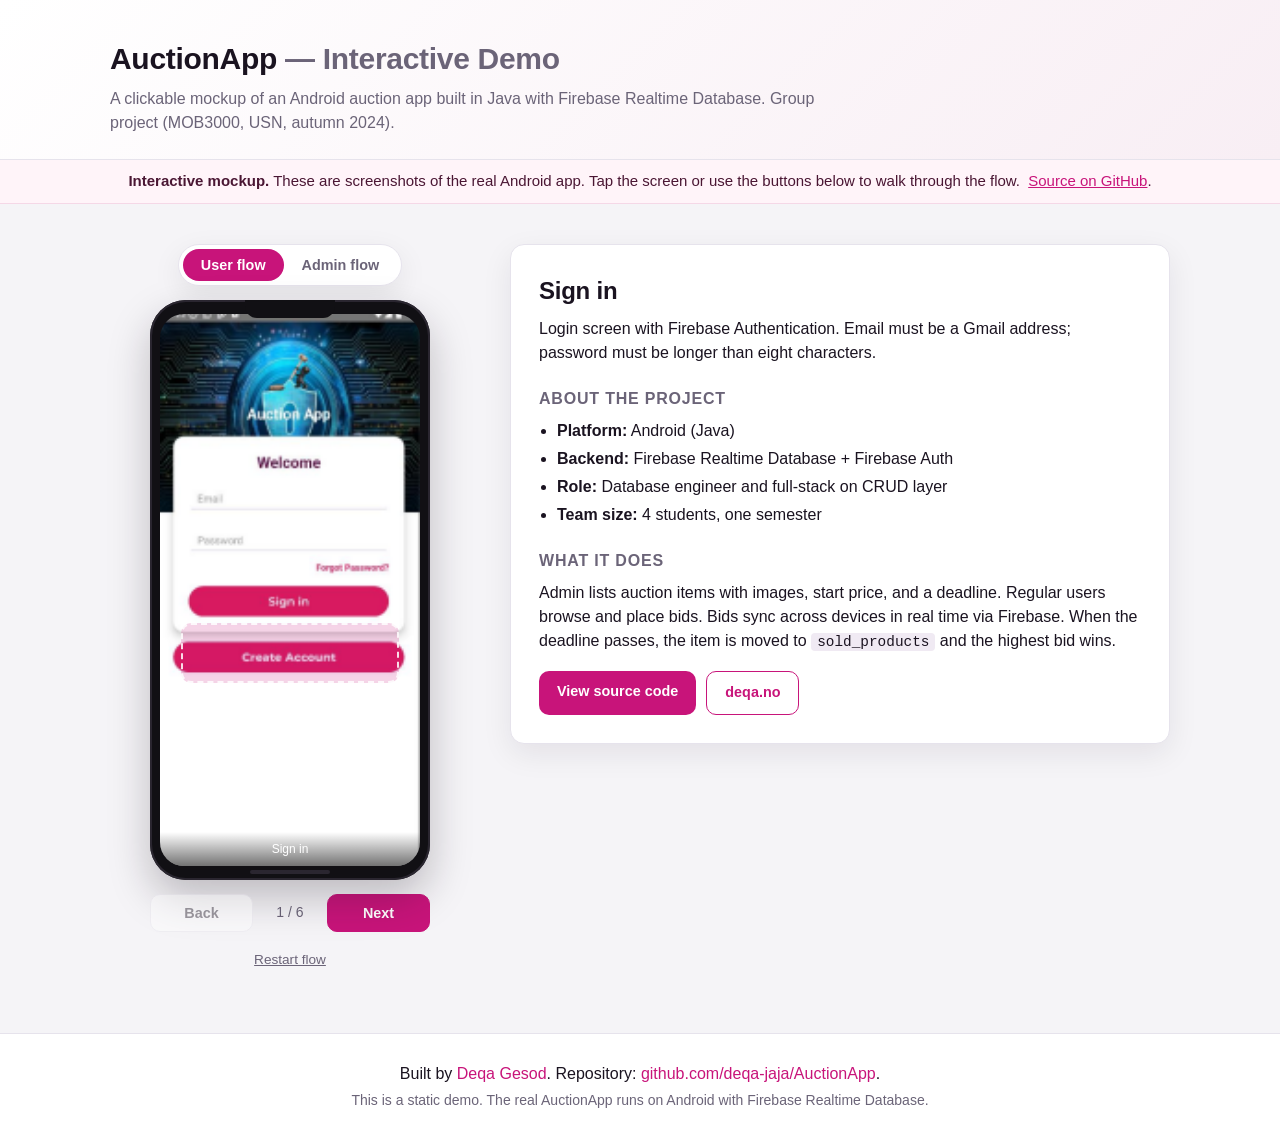
==== docs/index.html @ 8b02adec "Normalize line endings and remove build artifact Normalize line endings (CRLF) across UI source file" ====
<!doctype html>
<html lang="en">
<head>
  <meta charset="utf-8" />
  <meta name="viewport" content="width=device-width, initial-scale=1, viewport-fit=cover" />
  <title>AuctionApp — Interactive Demo</title>
  <meta name="description" content="Clickable mockup of AuctionApp, an Android auction app built with Java and Firebase Realtime Database." />
  <link rel="stylesheet" href="styles.css" />
  <link rel="icon" type="image/png" href="screenshots/auctionapp-logo.png" />
</head>
<body>
  <header class="site-header">
    <div class="container">
      <h1>AuctionApp <span class="muted">— Interactive Demo</span></h1>
      <p class="subtitle">A clickable mockup of an Android auction app built in Java with Firebase Realtime Database. Group project (MOB3000, USN, autumn 2024).</p>
    </div>
  </header>

  <div class="banner" role="note">
    <strong>Interactive mockup.</strong> These are screenshots of the real Android app. Tap the screen or use the buttons below to walk through the flow.
    <a href="https://github.com/deqa-jaja/AuctionApp" target="_blank" rel="noopener">Source on GitHub</a>.
  </div>

  <main class="container demo-grid">
    <section class="phone-column">
      <div class="flow-toggle" role="tablist" aria-label="Choose flow">
        <button class="flow-btn is-active" data-flow="user" role="tab" aria-selected="true">User flow</button>
        <button class="flow-btn" data-flow="admin" role="tab" aria-selected="false">Admin flow</button>
      </div>

      <div class="phone" aria-label="Phone preview">
        <div class="phone-notch" aria-hidden="true"></div>
        <div class="phone-screen">
          <img id="screen-img" alt="" />
          <div class="hotspot-layer" id="hotspots"></div>
          <div class="screen-caption" id="screen-caption"></div>
        </div>
        <div class="phone-home" aria-hidden="true"></div>
      </div>

      <div class="nav-row">
        <button id="back-btn" class="nav-btn" aria-label="Previous screen">Back</button>
        <div class="screen-indicator">
          <span id="step-current">1</span> / <span id="step-total">5</span>
        </div>
        <button id="next-btn" class="nav-btn primary" aria-label="Next screen">Next</button>
      </div>

      <button id="restart-btn" class="link-btn" type="button">Restart flow</button>
    </section>

    <aside class="info-column">
      <article class="card">
        <h2 id="screen-title">Welcome</h2>
        <p id="screen-desc">Walk through the AuctionApp experience screen by screen. Pick a flow above to see how a regular bidder or an admin uses the app.</p>

        <h3>About the project</h3>
        <ul>
          <li><strong>Platform:</strong> Android (Java)</li>
          <li><strong>Backend:</strong> Firebase Realtime Database + Firebase Auth</li>
          <li><strong>Role:</strong> Database engineer and full-stack on CRUD layer</li>
          <li><strong>Team size:</strong> 4 students, one semester</li>
        </ul>

        <h3>What it does</h3>
        <p>Admin lists auction items with images, start price, and a deadline. Regular users browse and place bids. Bids sync across devices in real time via Firebase. When the deadline passes, the item is moved to <code>sold_products</code> and the highest bid wins.</p>

        <div class="cta-row">
          <a class="cta" href="https://github.com/deqa-jaja/AuctionApp" target="_blank" rel="noopener">View source code</a>
          <a class="cta secondary" href="https://deqa.no" target="_blank" rel="noopener">deqa.no</a>
        </div>
      </article>
    </aside>
  </main>

  <footer class="site-footer">
    <div class="container">
      <p>
        Built by <a href="https://deqa.no" target="_blank" rel="noopener">Deqa Gesod</a>.
        Repository: <a href="https://github.com/deqa-jaja/AuctionApp" target="_blank" rel="noopener">github.com/deqa-jaja/AuctionApp</a>.
      </p>
      <p class="muted small">This is a static demo. The real AuctionApp runs on Android with Firebase Realtime Database.</p>
    </div>
  </footer>

  <script src="app.js" defer></script>
</body>
</html>
---- docs/styles.css ----
:root {
  --bg: #f5f4f7;
  --surface: #ffffff;
  --ink: #1a1320;
  --muted: #6b6478;
  --accent: #c8147a;
  --accent-dark: #9c0f5d;
  --border: #e6e3ec;
  --shadow: 0 10px 30px rgba(26, 19, 32, 0.08);
  --radius: 14px;
  --bezel: #111014;
}

* { box-sizing: border-box; }

html, body {
  margin: 0;
  padding: 0;
  background: var(--bg);
  color: var(--ink);
  font-family: -apple-system, BlinkMacSystemFont, "Segoe UI", Roboto, "Helvetica Neue", Arial, sans-serif;
  font-size: 16px;
  line-height: 1.5;
  -webkit-font-smoothing: antialiased;
  -moz-osx-font-smoothing: grayscale;
}

.container {
  max-width: 1100px;
  margin: 0 auto;
  padding: 0 20px;
}

a { color: var(--accent); text-decoration: none; }
a:hover { text-decoration: underline; }

code {
  background: #f0eaf3;
  padding: 1px 6px;
  border-radius: 4px;
  font-size: 0.9em;
}

.muted { color: var(--muted); }
.small { font-size: 0.875rem; }

/* Header */
.site-header {
  background: linear-gradient(135deg, #ffffff 0%, #f8eef4 100%);
  padding: 36px 0 24px;
  border-bottom: 1px solid var(--border);
}
.site-header h1 {
  margin: 0 0 6px;
  font-size: 1.875rem;
  letter-spacing: -0.01em;
}
.site-header .subtitle {
  margin: 0;
  color: var(--muted);
  max-width: 720px;
}

/* Banner */
.banner {
  background: #fff4f9;
  border-bottom: 1px solid #f5d8e7;
  color: #4a1633;
  text-align: center;
  padding: 10px 20px;
  font-size: 0.9375rem;
}
.banner a {
  text-decoration: underline;
  margin-left: 4px;
}

/* Demo grid */
.demo-grid {
  display: grid;
  grid-template-columns: minmax(280px, 360px) 1fr;
  gap: 40px;
  padding: 40px 20px 60px;
  align-items: start;
}
@media (max-width: 820px) {
  .demo-grid {
    grid-template-columns: 1fr;
    gap: 24px;
  }
}

.phone-column {
  display: flex;
  flex-direction: column;
  align-items: center;
  gap: 14px;
  position: sticky;
  top: 16px;
}
@media (max-width: 820px) {
  .phone-column { position: static; }
}

/* Flow toggle */
.flow-toggle {
  display: inline-flex;
  background: var(--surface);
  border: 1px solid var(--border);
  border-radius: 999px;
  padding: 4px;
  box-shadow: var(--shadow);
}
.flow-btn {
  border: 0;
  background: transparent;
  padding: 8px 18px;
  border-radius: 999px;
  font-size: 0.9rem;
  font-weight: 600;
  color: var(--muted);
  cursor: pointer;
  transition: all 0.15s ease;
}
.flow-btn:hover { color: var(--ink); }
.flow-btn.is-active {
  background: var(--accent);
  color: #fff;
}

/* Phone frame */
.phone {
  width: 280px;
  height: 580px;
  background: var(--bezel);
  border-radius: 36px;
  padding: 14px 10px;
  box-shadow:
    0 0 0 2px #2a2630 inset,
    0 18px 40px rgba(26, 19, 32, 0.25);
  position: relative;
  display: flex;
  flex-direction: column;
}
.phone-notch {
  width: 90px;
  height: 18px;
  background: var(--bezel);
  border-radius: 0 0 12px 12px;
  position: absolute;
  top: 0;
  left: 50%;
  transform: translateX(-50%);
  z-index: 2;
}
.phone-home {
  width: 80px;
  height: 4px;
  background: #2a2630;
  border-radius: 4px;
  position: absolute;
  bottom: 6px;
  left: 50%;
  transform: translateX(-50%);
}
.phone-screen {
  flex: 1;
  border-radius: 24px;
  overflow: hidden;
  background: #fff;
  position: relative;
}
.phone-screen img {
  width: 100%;
  height: 100%;
  object-fit: cover;
  display: block;
  user-select: none;
  -webkit-user-drag: none;
}
.hotspot-layer {
  position: absolute;
  inset: 0;
  pointer-events: none;
}
.hotspot {
  position: absolute;
  border: 2px dashed rgba(255, 255, 255, 0.85);
  background: rgba(200, 20, 122, 0.18);
  border-radius: 10px;
  cursor: pointer;
  pointer-events: auto;
  transition: background 0.15s ease, transform 0.15s ease;
}
.hotspot:hover {
  background: rgba(200, 20, 122, 0.32);
  transform: scale(1.03);
}
.hotspot:active { transform: scale(0.98); }
.hotspot::after {
  content: attr(data-label);
  position: absolute;
  bottom: -22px;
  left: 50%;
  transform: translateX(-50%);
  background: rgba(17, 16, 20, 0.85);
  color: #fff;
  font-size: 10px;
  padding: 2px 6px;
  border-radius: 4px;
  white-space: nowrap;
  opacity: 0;
  transition: opacity 0.15s ease;
  pointer-events: none;
}
.hotspot:hover::after { opacity: 1; }

.screen-caption {
  position: absolute;
  left: 0;
  right: 0;
  bottom: 0;
  padding: 8px 12px;
  font-size: 0.75rem;
  color: #fff;
  background: linear-gradient(transparent, rgba(0, 0, 0, 0.55));
  text-align: center;
  pointer-events: none;
}

/* Nav buttons */
.nav-row {
  display: flex;
  align-items: center;
  gap: 12px;
  width: 100%;
  max-width: 280px;
}
.nav-btn {
  flex: 1;
  border: 1px solid var(--border);
  background: var(--surface);
  color: var(--ink);
  padding: 10px 14px;
  border-radius: 10px;
  font-weight: 600;
  font-size: 0.9rem;
  cursor: pointer;
  transition: all 0.15s ease;
}
.nav-btn:hover:not(:disabled) {
  border-color: var(--accent);
  color: var(--accent);
}
.nav-btn:active:not(:disabled) { transform: translateY(1px); }
.nav-btn:disabled {
  opacity: 0.4;
  cursor: not-allowed;
}
.nav-btn.primary {
  background: var(--accent);
  color: #fff;
  border-color: var(--accent);
}
.nav-btn.primary:hover:not(:disabled) {
  background: var(--accent-dark);
  border-color: var(--accent-dark);
  color: #fff;
}
.screen-indicator {
  font-variant-numeric: tabular-nums;
  color: var(--muted);
  font-size: 0.875rem;
  min-width: 50px;
  text-align: center;
}

.link-btn {
  background: transparent;
  border: 0;
  color: var(--muted);
  font-size: 0.85rem;
  cursor: pointer;
  padding: 6px 10px;
  text-decoration: underline;
}
.link-btn:hover { color: var(--accent); }

/* Info column */
.card {
  background: var(--surface);
  border: 1px solid var(--border);
  border-radius: var(--radius);
  padding: 28px;
  box-shadow: var(--shadow);
}
.card h2 {
  margin: 0 0 8px;
  font-size: 1.5rem;
  letter-spacing: -0.01em;
}
.card h3 {
  margin: 22px 0 8px;
  font-size: 1rem;
  text-transform: uppercase;
  letter-spacing: 0.05em;
  color: var(--muted);
}
.card p { margin: 0 0 12px; }
.card ul {
  margin: 0;
  padding-left: 18px;
}
.card li { margin-bottom: 4px; }

.cta-row {
  display: flex;
  gap: 10px;
  flex-wrap: wrap;
  margin-top: 18px;
}
.cta {
  display: inline-block;
  background: var(--accent);
  color: #fff;
  padding: 10px 18px;
  border-radius: 10px;
  font-weight: 600;
  font-size: 0.9rem;
  transition: background 0.15s ease;
}
.cta:hover {
  background: var(--accent-dark);
  text-decoration: none;
  color: #fff;
}
.cta.secondary {
  background: transparent;
  color: var(--accent);
  border: 1px solid var(--accent);
}
.cta.secondary:hover {
  background: var(--accent);
  color: #fff;
}

/* Footer */
.site-footer {
  border-top: 1px solid var(--border);
  background: var(--surface);
  padding: 24px 0;
  text-align: center;
}
.site-footer p { margin: 4px 0; }
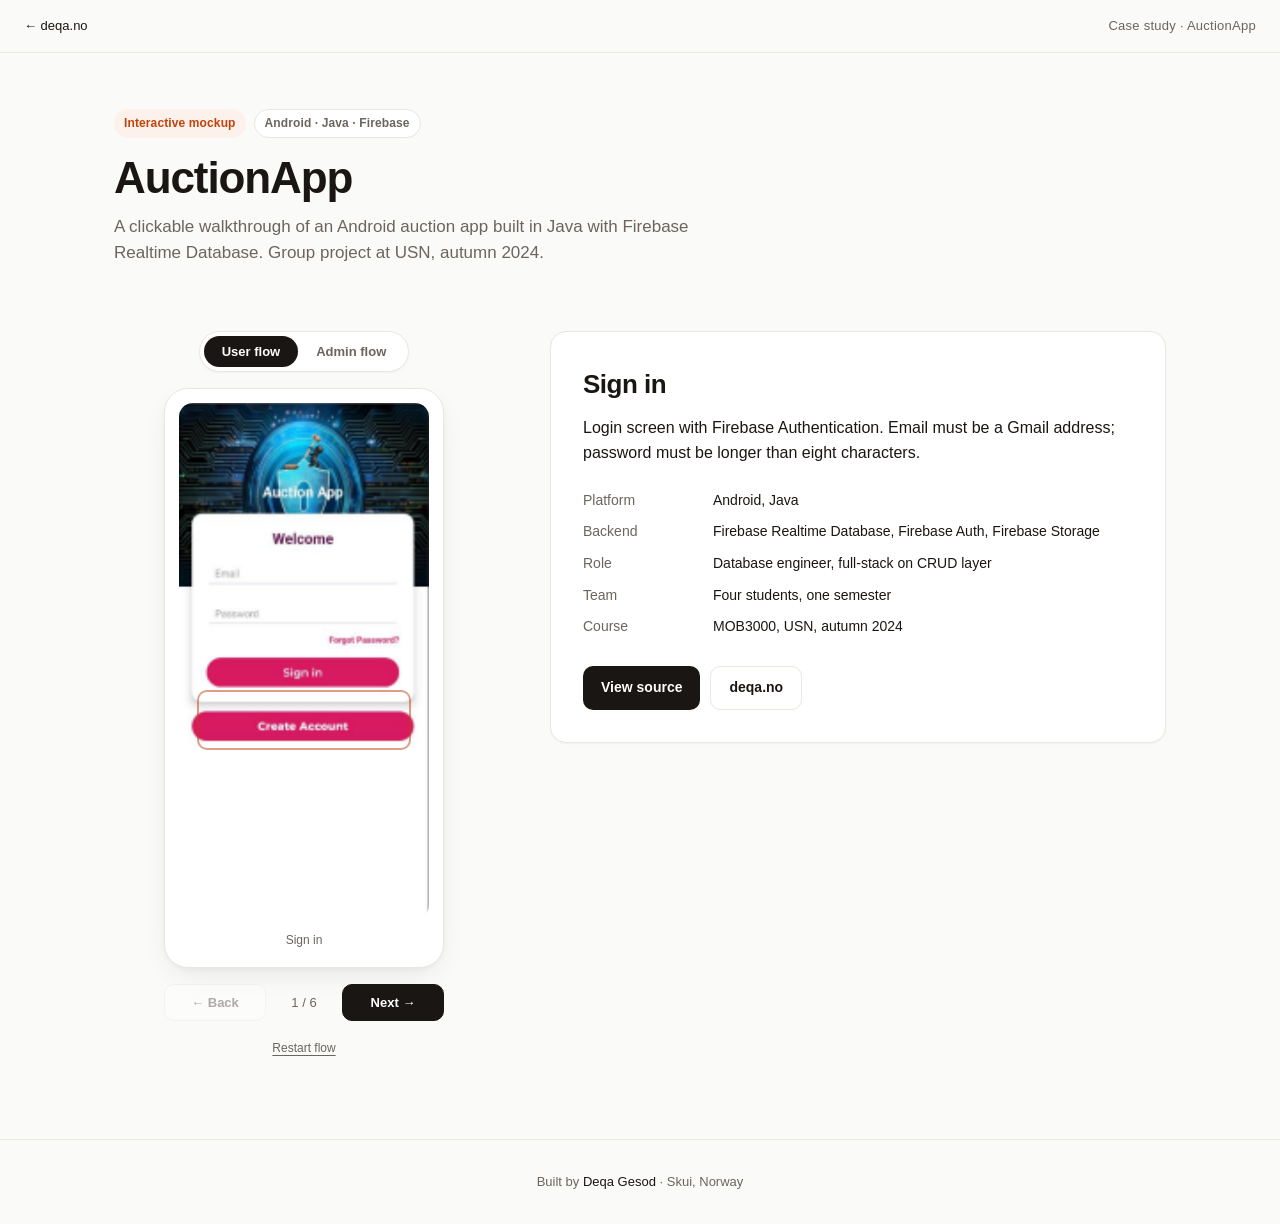
==== commit 92fb0748: "docs: redesign live demo with Scandinavian minimal style Replace the pink Bootstrap-era aesthetic wi" ====
--- a/docs/index.html
+++ b/docs/index.html
@@ -4,22 +4,42 @@
   <meta charset="utf-8" />
   <meta name="viewport" content="width=device-width, initial-scale=1, viewport-fit=cover" />
   <title>AuctionApp — Interactive Demo</title>
-  <meta name="description" content="Clickable mockup of AuctionApp, an Android auction app built with Java and Firebase Realtime Database." />
+  <meta name="description" content="Interactive walkthrough of AuctionApp, an Android auction app built in Java with Firebase Realtime Database. Group project at USN, autumn 2024." />
+  <meta name="theme-color" content="#fafaf9" />
+  <meta name="author" content="Deqa Gesod" />
+
+  <meta property="og:type" content="website" />
+  <meta property="og:title" content="AuctionApp — Interactive Demo" />
+  <meta property="og:description" content="A clickable walkthrough of an Android auction app built in Java with Firebase. Group project at USN, autumn 2024." />
+  <meta property="og:url" content="https://deqa-gesod.github.io/AuctionApp/" />
+  <meta property="og:image" content="https://deqa-gesod.github.io/AuctionApp/screenshots/auctionapp-product-list.png" />
+  <meta name="twitter:card" content="summary_large_image" />
+  <meta name="twitter:title" content="AuctionApp — Interactive Demo" />
+  <meta name="twitter:description" content="A clickable walkthrough of an Android auction app built in Java with Firebase." />
+  <meta name="twitter:image" content="https://deqa-gesod.github.io/AuctionApp/screenshots/auctionapp-product-list.png" />
+
+  <link rel="icon" type="image/png" href="screenshots/auctionapp-logo.png" />
+  <link rel="canonical" href="https://deqa-gesod.github.io/AuctionApp/" />
+  <link rel="preconnect" href="https://rsms.me/" />
+  <link rel="stylesheet" href="https://rsms.me/inter/inter.css" />
   <link rel="stylesheet" href="styles.css" />
-  <link rel="icon" type="image/png" href="screenshots/auctionapp-logo.png" />
 </head>
 <body>
+  <nav class="top-nav">
+    <a class="top-back" href="https://deqa.no" target="_blank" rel="noopener">&larr; deqa.no</a>
+    <span class="top-meta">Case study &middot; AuctionApp</span>
+  </nav>
+
   <header class="site-header">
     <div class="container">
-      <h1>AuctionApp <span class="muted">— Interactive Demo</span></h1>
-      <p class="subtitle">A clickable mockup of an Android auction app built in Java with Firebase Realtime Database. Group project (MOB3000, USN, autumn 2024).</p>
+      <div class="chip-row">
+        <span class="chip">Interactive mockup</span>
+        <span class="chip chip-muted">Android &middot; Java &middot; Firebase</span>
+      </div>
+      <h1>AuctionApp</h1>
+      <p class="lede">A clickable walkthrough of an Android auction app built in Java with Firebase Realtime Database. Group project at USN, autumn 2024.</p>
     </div>
   </header>
-
-  <div class="banner" role="note">
-    <strong>Interactive mockup.</strong> These are screenshots of the real Android app. Tap the screen or use the buttons below to walk through the flow.
-    <a href="https://github.com/deqa-jaja/AuctionApp" target="_blank" rel="noopener">Source on GitHub</a>.
-  </div>
 
   <main class="container demo-grid">
     <section class="phone-column">
@@ -28,22 +48,18 @@
         <button class="flow-btn" data-flow="admin" role="tab" aria-selected="false">Admin flow</button>
       </div>
 
-      <div class="phone" aria-label="Phone preview">
-        <div class="phone-notch" aria-hidden="true"></div>
-        <div class="phone-screen">
-          <img id="screen-img" alt="" />
+      <figure class="screen-card" aria-label="Phone preview">
+        <div class="screen-canvas">
+          <img id="screen-img" data-fade alt="" />
           <div class="hotspot-layer" id="hotspots"></div>
-          <div class="screen-caption" id="screen-caption"></div>
         </div>
-        <div class="phone-home" aria-hidden="true"></div>
-      </div>
+        <figcaption class="screen-caption" id="screen-caption">&nbsp;</figcaption>
+      </figure>
 
       <div class="nav-row">
-        <button id="back-btn" class="nav-btn" aria-label="Previous screen">Back</button>
-        <div class="screen-indicator">
-          <span id="step-current">1</span> / <span id="step-total">5</span>
-        </div>
-        <button id="next-btn" class="nav-btn primary" aria-label="Next screen">Next</button>
+        <button id="back-btn" class="nav-btn" aria-label="Previous screen">&larr; Back</button>
+        <div class="screen-indicator"><span id="step-current">1</span> / <span id="step-total">5</span></div>
+        <button id="next-btn" class="nav-btn primary" aria-label="Next screen">Next &rarr;</button>
       </div>
 
       <button id="restart-btn" class="link-btn" type="button">Restart flow</button>
@@ -54,19 +70,16 @@
         <h2 id="screen-title">Welcome</h2>
         <p id="screen-desc">Walk through the AuctionApp experience screen by screen. Pick a flow above to see how a regular bidder or an admin uses the app.</p>
 
-        <h3>About the project</h3>
-        <ul>
-          <li><strong>Platform:</strong> Android (Java)</li>
-          <li><strong>Backend:</strong> Firebase Realtime Database + Firebase Auth</li>
-          <li><strong>Role:</strong> Database engineer and full-stack on CRUD layer</li>
-          <li><strong>Team size:</strong> 4 students, one semester</li>
-        </ul>
-
-        <h3>What it does</h3>
-        <p>Admin lists auction items with images, start price, and a deadline. Regular users browse and place bids. Bids sync across devices in real time via Firebase. When the deadline passes, the item is moved to <code>sold_products</code> and the highest bid wins.</p>
+        <dl class="meta-list">
+          <dt>Platform</dt><dd>Android, Java</dd>
+          <dt>Backend</dt><dd>Firebase Realtime Database, Firebase Auth, Firebase Storage</dd>
+          <dt>Role</dt><dd>Database engineer, full-stack on CRUD layer</dd>
+          <dt>Team</dt><dd>Four students, one semester</dd>
+          <dt>Course</dt><dd>MOB3000, USN, autumn 2024</dd>
+        </dl>
 
         <div class="cta-row">
-          <a class="cta" href="https://github.com/deqa-jaja/AuctionApp" target="_blank" rel="noopener">View source code</a>
+          <a class="cta" href="https://github.com/deqa-gesod/AuctionApp" target="_blank" rel="noopener">View source</a>
           <a class="cta secondary" href="https://deqa.no" target="_blank" rel="noopener">deqa.no</a>
         </div>
       </article>
@@ -75,13 +88,17 @@
 
   <footer class="site-footer">
     <div class="container">
-      <p>
-        Built by <a href="https://deqa.no" target="_blank" rel="noopener">Deqa Gesod</a>.
-        Repository: <a href="https://github.com/deqa-jaja/AuctionApp" target="_blank" rel="noopener">github.com/deqa-jaja/AuctionApp</a>.
-      </p>
-      <p class="muted small">This is a static demo. The real AuctionApp runs on Android with Firebase Realtime Database.</p>
+      <p>Built by <a href="https://deqa.no" target="_blank" rel="noopener">Deqa Gesod</a> &middot; Skui, Norway</p>
     </div>
   </footer>
+
+  <noscript>
+    <div style="padding:24px;background:#fdf2eb;border-top:1px solid #ebe6df;text-align:center;color:#1a1614;font-family:-apple-system,sans-serif">
+      This interactive walkthrough needs JavaScript. View the project source at
+      <a href="https://github.com/deqa-gesod/AuctionApp" style="color:#c2410c">github.com/deqa-gesod/AuctionApp</a>
+      or read the full case study at <a href="https://deqa.no" style="color:#c2410c">deqa.no</a>.
+    </div>
+  </noscript>
 
   <script src="app.js" defer></script>
 </body>
--- a/docs/styles.css
+++ b/docs/styles.css
@@ -1,106 +1,105 @@
 :root {
-  --bg: #f5f4f7;
+  --bg: #fafaf9;
   --surface: #ffffff;
-  --ink: #1a1320;
-  --muted: #6b6478;
-  --accent: #c8147a;
-  --accent-dark: #9c0f5d;
-  --border: #e6e3ec;
-  --shadow: 0 10px 30px rgba(26, 19, 32, 0.08);
-  --radius: 14px;
-  --bezel: #111014;
+  --ink: #1a1614;
+  --muted: #6b655e;
+  --accent: #c2410c;
+  --accent-soft: #fdf2eb;
+  --border: #ebe6df;
+  --shadow-sm: 0 1px 2px rgba(26, 22, 20, 0.04);
+  --shadow-md: 0 10px 30px -10px rgba(26, 22, 20, 0.12), 0 2px 6px rgba(26, 22, 20, 0.04);
+  --radius: 16px;
+  --radius-lg: 24px;
 }
 
 * { box-sizing: border-box; }
-
 html, body {
-  margin: 0;
-  padding: 0;
+  margin: 0; padding: 0;
   background: var(--bg);
   color: var(--ink);
-  font-family: -apple-system, BlinkMacSystemFont, "Segoe UI", Roboto, "Helvetica Neue", Arial, sans-serif;
+  font-family: 'Inter', -apple-system, BlinkMacSystemFont, sans-serif;
   font-size: 16px;
-  line-height: 1.5;
+  line-height: 1.55;
   -webkit-font-smoothing: antialiased;
   -moz-osx-font-smoothing: grayscale;
-}
-
-.container {
-  max-width: 1100px;
-  margin: 0 auto;
-  padding: 0 20px;
-}
-
-a { color: var(--accent); text-decoration: none; }
+  font-feature-settings: 'cv11', 'ss01', 'ss03';
+}
+@supports (font-variation-settings: normal) {
+  html, body { font-family: 'Inter var', sans-serif; }
+}
+
+.container { max-width: 1100px; margin: 0 auto; padding: 0 24px; }
+a { color: var(--accent); text-decoration: none; transition: color .15s; }
 a:hover { text-decoration: underline; }
-
-code {
-  background: #f0eaf3;
-  padding: 1px 6px;
-  border-radius: 4px;
-  font-size: 0.9em;
-}
-
-.muted { color: var(--muted); }
-.small { font-size: 0.875rem; }
+:focus-visible {
+  outline: 2px solid var(--accent);
+  outline-offset: 3px;
+  border-radius: 6px;
+}
+
+/* Top nav */
+.top-nav {
+  display: flex; justify-content: space-between; align-items: center;
+  padding: 16px 24px;
+  font-size: 13px;
+  color: var(--muted);
+  border-bottom: 1px solid var(--border);
+  background: var(--bg);
+}
+.top-back { color: var(--ink); font-weight: 500; }
+.top-back:hover { color: var(--accent); text-decoration: none; }
+.top-meta { letter-spacing: .02em; }
 
 /* Header */
-.site-header {
-  background: linear-gradient(135deg, #ffffff 0%, #f8eef4 100%);
-  padding: 36px 0 24px;
-  border-bottom: 1px solid var(--border);
+.site-header { padding: 56px 0 32px; }
+.chip-row { display: flex; gap: 8px; margin-bottom: 16px; flex-wrap: wrap; }
+.chip {
+  display: inline-flex; align-items: center;
+  background: var(--accent-soft);
+  color: var(--accent);
+  padding: 4px 10px;
+  border-radius: 999px;
+  font-size: 12px;
+  font-weight: 600;
+  letter-spacing: .01em;
+}
+.chip-muted {
+  background: var(--surface);
+  color: var(--muted);
+  border: 1px solid var(--border);
 }
 .site-header h1 {
-  margin: 0 0 6px;
-  font-size: 1.875rem;
-  letter-spacing: -0.01em;
-}
-.site-header .subtitle {
+  margin: 0 0 12px;
+  font-size: clamp(2rem, 4vw, 2.75rem);
+  font-weight: 700;
+  letter-spacing: -0.025em;
+  line-height: 1.1;
+}
+.lede {
   margin: 0;
-  color: var(--muted);
-  max-width: 720px;
-}
-
-/* Banner */
-.banner {
-  background: #fff4f9;
-  border-bottom: 1px solid #f5d8e7;
-  color: #4a1633;
-  text-align: center;
-  padding: 10px 20px;
-  font-size: 0.9375rem;
-}
-.banner a {
-  text-decoration: underline;
-  margin-left: 4px;
+  font-size: 17px;
+  color: var(--muted);
+  max-width: 640px;
+  line-height: 1.55;
 }
 
 /* Demo grid */
 .demo-grid {
   display: grid;
-  grid-template-columns: minmax(280px, 360px) 1fr;
-  gap: 40px;
-  padding: 40px 20px 60px;
+  grid-template-columns: minmax(280px, 380px) 1fr;
+  gap: 56px;
+  padding: 32px 24px 80px;
   align-items: start;
 }
-@media (max-width: 820px) {
-  .demo-grid {
-    grid-template-columns: 1fr;
-    gap: 24px;
-  }
+@media (max-width: 860px) {
+  .demo-grid { grid-template-columns: 1fr; gap: 32px; }
 }
 
 .phone-column {
-  display: flex;
-  flex-direction: column;
-  align-items: center;
-  gap: 14px;
-  position: sticky;
-  top: 16px;
-}
-@media (max-width: 820px) {
-  .phone-column { position: static; }
-}
+  display: flex; flex-direction: column; align-items: center; gap: 16px;
+  position: sticky; top: 24px;
+}
+@media (max-width: 860px) { .phone-column { position: static; } }
 
 /* Flow toggle */
 .flow-toggle {
@@ -109,132 +108,103 @@
   border: 1px solid var(--border);
   border-radius: 999px;
   padding: 4px;
-  box-shadow: var(--shadow);
+  box-shadow: var(--shadow-sm);
 }
 .flow-btn {
+  border: 0; background: transparent;
+  padding: 8px 18px;
+  border-radius: 999px;
+  font-size: 13px;
+  font-weight: 600;
+  color: var(--muted);
+  cursor: pointer;
+  font-family: inherit;
+  transition: all .15s;
+}
+.flow-btn:hover { color: var(--ink); }
+.flow-btn.is-active {
+  background: var(--ink);
+  color: #fff;
+}
+
+/* Screen card */
+.screen-card {
+  margin: 0;
+  width: 280px;
+  background: var(--surface);
+  border-radius: var(--radius-lg);
+  padding: 14px;
+  box-shadow: var(--shadow-md);
+  border: 1px solid var(--border);
+}
+.screen-canvas {
+  position: relative;
+  border-radius: 14px;
+  overflow: hidden;
+  background: #f0ece6;
+  aspect-ratio: 252 / 520;
+}
+.screen-canvas img {
+  width: 100%; height: 100%;
+  object-fit: cover; display: block;
+  transition: opacity .2s ease;
+  user-select: none; -webkit-user-drag: none;
+}
+.hotspot-layer { position: absolute; inset: 0; pointer-events: none; }
+.hotspot {
+  position: absolute;
   border: 0;
   background: transparent;
-  padding: 8px 18px;
-  border-radius: 999px;
-  font-size: 0.9rem;
-  font-weight: 600;
-  color: var(--muted);
-  cursor: pointer;
-  transition: all 0.15s ease;
-}
-.flow-btn:hover { color: var(--ink); }
-.flow-btn.is-active {
-  background: var(--accent);
-  color: #fff;
-}
-
-/* Phone frame */
-.phone {
-  width: 280px;
-  height: 580px;
-  background: var(--bezel);
-  border-radius: 36px;
-  padding: 14px 10px;
-  box-shadow:
-    0 0 0 2px #2a2630 inset,
-    0 18px 40px rgba(26, 19, 32, 0.25);
-  position: relative;
-  display: flex;
-  flex-direction: column;
-}
-.phone-notch {
-  width: 90px;
-  height: 18px;
-  background: var(--bezel);
-  border-radius: 0 0 12px 12px;
-  position: absolute;
-  top: 0;
-  left: 50%;
-  transform: translateX(-50%);
-  z-index: 2;
-}
-.phone-home {
-  width: 80px;
-  height: 4px;
-  background: #2a2630;
-  border-radius: 4px;
-  position: absolute;
-  bottom: 6px;
-  left: 50%;
-  transform: translateX(-50%);
-}
-.phone-screen {
-  flex: 1;
-  border-radius: 24px;
-  overflow: hidden;
-  background: #fff;
-  position: relative;
-}
-.phone-screen img {
-  width: 100%;
-  height: 100%;
-  object-fit: cover;
-  display: block;
-  user-select: none;
-  -webkit-user-drag: none;
-}
-.hotspot-layer {
-  position: absolute;
-  inset: 0;
-  pointer-events: none;
-}
-.hotspot {
-  position: absolute;
-  border: 2px dashed rgba(255, 255, 255, 0.85);
-  background: rgba(200, 20, 122, 0.18);
-  border-radius: 10px;
+  border-radius: 8px;
   cursor: pointer;
   pointer-events: auto;
-  transition: background 0.15s ease, transform 0.15s ease;
+  transition: background .2s, box-shadow .2s, transform .15s;
+}
+.hotspot.is-primary {
+  box-shadow: 0 0 0 2px rgba(194, 65, 12, 0.5);
+  animation: a-pulse 2s ease-out infinite;
 }
 .hotspot:hover {
-  background: rgba(200, 20, 122, 0.32);
-  transform: scale(1.03);
-}
-.hotspot:active { transform: scale(0.98); }
+  background: rgba(194, 65, 12, 0.12);
+  box-shadow: 0 0 0 2px var(--accent);
+}
+.hotspot:active { transform: scale(.98); }
 .hotspot::after {
   content: attr(data-label);
   position: absolute;
-  bottom: -22px;
-  left: 50%;
+  bottom: -28px; left: 50%;
   transform: translateX(-50%);
-  background: rgba(17, 16, 20, 0.85);
-  color: #fff;
-  font-size: 10px;
-  padding: 2px 6px;
-  border-radius: 4px;
-  white-space: nowrap;
-  opacity: 0;
-  transition: opacity 0.15s ease;
+  background: var(--ink); color: #fff;
+  font-size: 11px; font-weight: 500;
+  padding: 4px 8px; border-radius: 6px;
+  white-space: nowrap; opacity: 0;
+  transition: opacity .15s;
   pointer-events: none;
 }
 .hotspot:hover::after { opacity: 1; }
 
+@keyframes a-pulse {
+  0% { box-shadow: 0 0 0 2px rgba(194, 65, 12, 0.5), 0 0 0 0 rgba(194, 65, 12, 0.4); }
+  70% { box-shadow: 0 0 0 2px rgba(194, 65, 12, 0.5), 0 0 0 12px rgba(194, 65, 12, 0); }
+  100% { box-shadow: 0 0 0 2px rgba(194, 65, 12, 0.5), 0 0 0 0 rgba(194, 65, 12, 0); }
+}
+@media (prefers-reduced-motion: reduce) {
+  .hotspot.is-primary { animation: none; }
+  .screen-canvas img { transition: none; }
+}
+
 .screen-caption {
-  position: absolute;
-  left: 0;
-  right: 0;
-  bottom: 0;
-  padding: 8px 12px;
-  font-size: 0.75rem;
-  color: #fff;
-  background: linear-gradient(transparent, rgba(0, 0, 0, 0.55));
+  margin: 12px 4px 4px;
   text-align: center;
-  pointer-events: none;
-}
-
-/* Nav buttons */
+  font-size: 12px;
+  color: var(--muted);
+  font-variant-numeric: tabular-nums;
+}
+
+/* Nav */
 .nav-row {
-  display: flex;
-  align-items: center;
-  gap: 12px;
-  width: 100%;
-  max-width: 280px;
+  display: flex; align-items: center; gap: 12px;
+  width: 100%; max-width: 280px;
 }
 .nav-btn {
   flex: 1;
@@ -244,111 +214,97 @@
   padding: 10px 14px;
   border-radius: 10px;
   font-weight: 600;
-  font-size: 0.9rem;
+  font-size: 13px;
   cursor: pointer;
-  transition: all 0.15s ease;
+  font-family: inherit;
+  transition: all .15s;
 }
 .nav-btn:hover:not(:disabled) {
+  border-color: var(--ink);
+}
+.nav-btn:disabled { opacity: .35; cursor: not-allowed; }
+.nav-btn.primary {
+  background: var(--ink);
+  color: #fff;
+  border-color: var(--ink);
+}
+.nav-btn.primary:hover:not(:disabled) {
+  background: var(--accent);
   border-color: var(--accent);
-  color: var(--accent);
-}
-.nav-btn:active:not(:disabled) { transform: translateY(1px); }
-.nav-btn:disabled {
-  opacity: 0.4;
-  cursor: not-allowed;
-}
-.nav-btn.primary {
-  background: var(--accent);
-  color: #fff;
-  border-color: var(--accent);
-}
-.nav-btn.primary:hover:not(:disabled) {
-  background: var(--accent-dark);
-  border-color: var(--accent-dark);
-  color: #fff;
 }
 .screen-indicator {
   font-variant-numeric: tabular-nums;
   color: var(--muted);
-  font-size: 0.875rem;
-  min-width: 50px;
+  font-size: 13px;
+  min-width: 52px;
   text-align: center;
 }
-
 .link-btn {
-  background: transparent;
-  border: 0;
-  color: var(--muted);
-  font-size: 0.85rem;
+  background: transparent; border: 0;
+  color: var(--muted);
+  font-size: 12px;
+  font-family: inherit;
   cursor: pointer;
-  padding: 6px 10px;
+  padding: 4px 8px;
   text-decoration: underline;
+  text-underline-offset: 3px;
 }
 .link-btn:hover { color: var(--accent); }
 
-/* Info column */
+/* Info card */
 .card {
   background: var(--surface);
   border: 1px solid var(--border);
   border-radius: var(--radius);
-  padding: 28px;
-  box-shadow: var(--shadow);
+  padding: 32px;
+  box-shadow: var(--shadow-sm);
 }
 .card h2 {
-  margin: 0 0 8px;
-  font-size: 1.5rem;
-  letter-spacing: -0.01em;
-}
-.card h3 {
-  margin: 22px 0 8px;
-  font-size: 1rem;
-  text-transform: uppercase;
-  letter-spacing: 0.05em;
-  color: var(--muted);
-}
-.card p { margin: 0 0 12px; }
-.card ul {
-  margin: 0;
-  padding-left: 18px;
-}
-.card li { margin-bottom: 4px; }
-
-.cta-row {
-  display: flex;
-  gap: 10px;
-  flex-wrap: wrap;
-  margin-top: 18px;
-}
+  margin: 0 0 12px;
+  font-size: 1.625rem;
+  font-weight: 700;
+  letter-spacing: -0.02em;
+}
+.card p { margin: 0 0 20px; color: var(--ink); }
+
+.meta-list {
+  display: grid;
+  grid-template-columns: 110px 1fr;
+  gap: 10px 20px;
+  margin: 24px 0;
+  font-size: 14px;
+}
+.meta-list dt {
+  color: var(--muted);
+  font-weight: 500;
+}
+.meta-list dd { margin: 0; color: var(--ink); }
+
+.cta-row { display: flex; gap: 10px; flex-wrap: wrap; margin-top: 28px; }
 .cta {
-  display: inline-block;
-  background: var(--accent);
-  color: #fff;
+  display: inline-flex; align-items: center;
+  background: var(--ink); color: #fff;
   padding: 10px 18px;
   border-radius: 10px;
   font-weight: 600;
-  font-size: 0.9rem;
-  transition: background 0.15s ease;
-}
-.cta:hover {
-  background: var(--accent-dark);
-  text-decoration: none;
-  color: #fff;
-}
+  font-size: 14px;
+  transition: background .15s;
+}
+.cta:hover { background: var(--accent); text-decoration: none; color: #fff; }
 .cta.secondary {
   background: transparent;
-  color: var(--accent);
-  border: 1px solid var(--accent);
-}
-.cta.secondary:hover {
-  background: var(--accent);
-  color: #fff;
-}
+  color: var(--ink);
+  border: 1px solid var(--border);
+}
+.cta.secondary:hover { border-color: var(--ink); background: var(--surface); color: var(--ink); }
 
 /* Footer */
 .site-footer {
   border-top: 1px solid var(--border);
-  background: var(--surface);
-  padding: 24px 0;
+  padding: 32px 0;
   text-align: center;
-}
-.site-footer p { margin: 4px 0; }
+  font-size: 13px;
+  color: var(--muted);
+}
+.site-footer p { margin: 0; }
+.site-footer a { color: var(--ink); font-weight: 500; }
